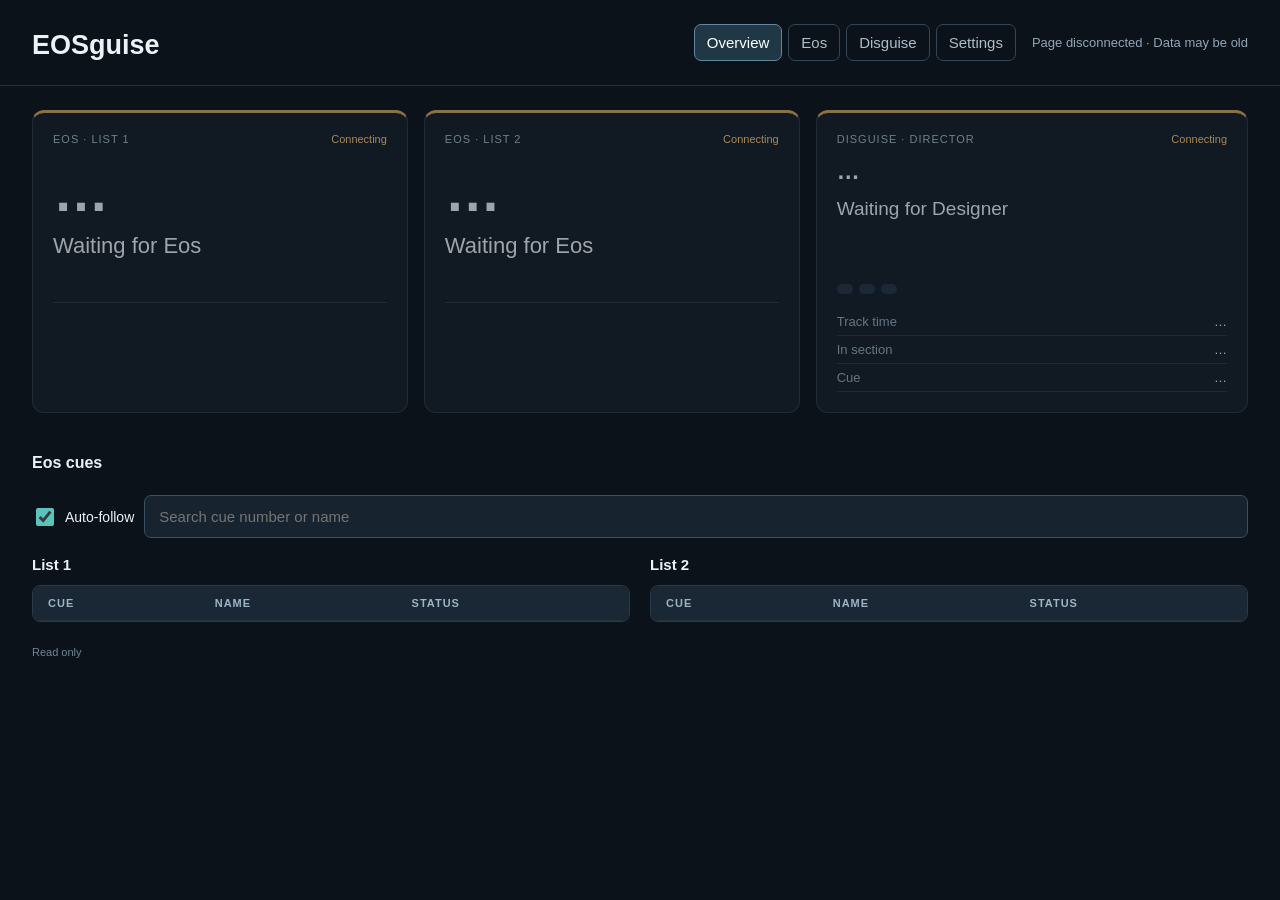
==== index.html @ 7d433501 "Show Disguise connection reason on the Overview page Co-Authored-By: Claude Opus 5.5 <noreply@anthro" ====
<!doctype html><html lang="en"><head><meta charset="utf-8"><meta name="viewport" content="width=device-width,initial-scale=1"><title>EOSguise</title><link rel="stylesheet" href="/style.css"><script src="/app.js" defer></script></head><body class="overview"><header><div><h1>EOSguise</h1></div><div class="header-actions"><nav class="page-tabs"><a href="/" aria-current="page">Overview</a><a href="/eos">Eos</a><a href="/disguise">Disguise</a><a href="/settings">Settings</a></nav><div id="connection">Connecting</div></div></header><main><section class="cards"><article class="cue-card" id="list1"><div class="card-head"><span>EOS · LIST 1</span><span class="status">Connecting</span></div><h2 class="list-name"></h2><div class="cue-number">…</div><div class="cue-name">Waiting for Eos</div><div class="next"></div></article><article class="cue-card" id="list2"><div class="card-head"><span>EOS · LIST 2</span><span class="status">Connecting</span></div><h2 class="list-name"></h2><div class="cue-number">…</div><div class="cue-name">Waiting for Eos</div><div class="next"></div></article><article id="disguise"><div class="card-head"><span>DISGUISE · DIRECTOR</span><span id="d-status">Connecting</span></div><h2 id="track">…</h2><div id="section">Waiting for Designer</div><div id="d-feedback" class="feedback" role="status"></div><div class="badges"><span id="engaged"></span><span id="mode"></span><span id="output"></span></div><dl><div><dt>Track time</dt><dd id="time">…</dd></div><div><dt>In section</dt><dd id="section-time">…</dd></div><div><dt>Cue</dt><dd id="d-cue">…</dd></div></dl></article></section><section class="search"><div class="search-head"><h2>Eos cues</h2><span id="count"></span></div><div class="filters"><label class="follow-toggle"><input type="checkbox" id="autofollow" checked>Auto-follow</label><input type="search" id="query" placeholder="Search cue number or name" aria-label="Search cue number or name"></div><div class="cue-columns"><section class="cue-column" aria-label="Cue list 1"><div class="search-head"><h3>List 1</h3><span id="search-status1"></span></div><div class="table-wrap"><table aria-label="Cue list 1"><thead><tr><th>Cue</th><th>Name</th><th>Status</th></tr></thead><tbody id="results1"></tbody></table></div></section><section class="cue-column" aria-label="Cue list 2"><div class="search-head"><h3>List 2</h3><span id="search-status2"></span></div><div class="table-wrap"><table aria-label="Cue list 2"><thead><tr><th>Cue</th><th>Name</th><th>Status</th></tr></thead><tbody id="results2"></tbody></table></div></section></div></section></main><footer>Read only</footer></body></html>
---- style.css ----
:root{color-scheme:dark;font-family:Segoe UI,Arial,sans-serif;background:#0c1219;color:#edf2f7}*{box-sizing:border-box}body{margin:0}header,main,footer{max-width:1440px;margin:auto;padding:24px 32px}header{display:flex;justify-content:space-between;align-items:center;border-bottom:1px solid #26323e}.eyebrow{font-size:11px;letter-spacing:2px;color:#8eafbf}h1{margin:6px 0 0;font-size:27px;font-weight:600}#connection{font-size:13px;color:#91a6b5}main{padding-top:24px}.cards{display:grid;grid-template-columns:1fr 1fr 1.15fr;gap:16px}article{background:#151e28;border:1px solid #2a3947;border-radius:12px;padding:20px;min-width:0;border-top:3px solid #57c5bc}.card-head{display:flex;justify-content:space-between;gap:8px;font-size:11px;letter-spacing:1px;color:#a4bcc9}.status,#d-status{letter-spacing:0;color:#77d4a8}h2{font-size:16px;margin:13px 0}.list-name{color:#adbdc9;font-weight:400}.cue-number{font-size:56px;font-weight:650;line-height:1.2;font-variant-numeric:tabular-nums;letter-spacing:-2px}.cue-name{font-size:22px;line-height:1.3;min-height:58px;margin-top:7px;overflow-wrap:anywhere}.next{border-top:1px solid #2a3947;padding-top:12px;margin-top:12px;color:#aabcca;font-size:13px}#disguise{border-top-color:#b299ef}#track{font-size:23px}#section{font-size:19px;min-height:48px;overflow-wrap:anywhere}.badges{display:flex;flex-wrap:wrap;gap:6px;margin:14px 0}.badges span{background:#273546;border-radius:5px;padding:5px 8px;font-size:12px}.badges .engaged{background:#193e30;color:#84e0ad}dl{margin:0}dl div{display:flex;justify-content:space-between;border-bottom:1px solid #293644;padding:6px 0;gap:12px;font-size:13px}dt{color:#94abba}dd{margin:0;font-variant-numeric:tabular-nums}.offline{opacity:.65;border-top-color:#d0a45e!important}.offline .status,.offline #d-status{color:#ffc67c}.search{margin-top:28px}.search-head{display:flex;justify-content:space-between;align-items:center}#count,#search-status{font-size:12px;color:#8fa8b8}.filters{display:flex;gap:10px;margin:10px 0 18px}input,select{background:#17232f;color:#eef4f9;border:1px solid #3a5063;border-radius:7px;padding:12px 14px;font:inherit;font-size:15px}input{width:100%}input:focus,select:focus{outline:2px solid #57c5bc;outline-offset:2px}.table-wrap{max-height:48vh;overflow:auto;border:1px solid #293a49;border-radius:8px}table{width:100%;border-collapse:collapse;font-size:14px}th{text-align:left;background:#1a2835;color:#9db4c4;font-size:11px;text-transform:uppercase;letter-spacing:1px;position:sticky;top:0}td,th{padding:11px 15px;border-bottom:1px solid #23333f}td:nth-child(1){width:70px;color:#92aabd}td:nth-child(2){width:110px;font-variant-numeric:tabular-nums}td:nth-child(4){width:95px;color:#7edbbc}tr.current{background:#173c39}#search-status{padding:10px 0}footer{font-size:11px;color:#6f8798;padding-top:0}@media(max-width:950px){.cards{grid-template-columns:1fr 1fr}#disguise{grid-column:1/-1}.cue-number{font-size:46px}}@media(max-width:560px){header,main,footer{padding:18px}.cards{grid-template-columns:1fr}#disguise{grid-column:auto}header{align-items:start}#connection{max-width:130px;text-align:right}.filters{flex-direction:column}.table-wrap{max-height:60vh}td,th{padding:10px}.cue-name{min-height:0}}
.cue-columns{display:grid;grid-template-columns:minmax(0,1fr) minmax(0,1fr);gap:20px}.cue-column{min-width:0}.cue-column h3{font-size:15px;margin:0 0 12px}.cue-column .search-head span{font-size:12px;color:#8fa8b8}.cue-column td:nth-child(1){width:80px;color:#edf2f7;font-variant-numeric:tabular-nums}.cue-column td:nth-child(2){width:auto}.cue-column td:nth-child(3){width:80px;color:#7edbbc}.cue-column td{overflow-wrap:anywhere}@media(max-width:560px){.cue-columns{grid-template-columns:1fr;gap:24px}}

.follow-toggle{display:flex;align-items:center;gap:8px;white-space:nowrap;font-size:14px;cursor:pointer}.follow-toggle input{width:18px;height:18px;accent-color:#57c5bc}.filters #query{min-width:0}

.header-actions{display:flex;align-items:center;gap:16px;flex-wrap:wrap}.nav-button{display:inline-block;padding:10px 14px;border:1px solid #426174;border-radius:7px;background:#203745;color:#edf2f7;text-decoration:none;font-size:14px}@media(max-width:560px){.header-actions{justify-content:flex-end;gap:8px}}
/* Phone overview: all three live panels fit before the searchable cue lists. */
@media(max-width:600px){
 .overview>header{padding:8px 12px;min-height:48px;align-items:center}
 .overview>header>div:first-child{display:none}
 .overview .header-actions{width:100%;justify-content:space-between;gap:8px;flex-wrap:nowrap}
 .overview #connection{font-size:11px;max-width:140px}
 .overview .nav-button{padding:9px 12px;font-size:13px}
 .overview main{padding:10px 12px}
 .overview .cards{grid-template-columns:repeat(2,minmax(0,1fr));gap:8px}
 .overview article{padding:10px;border-radius:8px}
 .overview .card-head{font-size:10px;letter-spacing:.3px;gap:4px}
 .overview .list-name{font-size:11px;margin:7px 0 4px}
 .overview .cue-number{font-size:34px;letter-spacing:-1px;line-height:1.15}
 .overview .cue-name{font-size:15px;line-height:1.25;min-height:38px;margin-top:4px}
 .overview .next{font-size:11px;line-height:1.3;padding-top:6px;margin-top:6px}
 .overview #disguise{grid-column:1/-1}
 .overview #track{font-size:18px;margin:7px 0 4px}
 .overview #section{font-size:15px;min-height:0;line-height:1.3}
 .overview .badges{margin:9px 0;gap:5px}
 .overview .badges span{font-size:11px;padding:4px 6px}
 .overview dl{display:grid;grid-template-columns:repeat(3,minmax(0,1fr));gap:8px}
 .overview dl div{display:block;padding:4px 0;border-bottom:0;font-size:12px}
 .overview dd{margin-top:3px;overflow-wrap:anywhere}
 .overview .search{margin-top:20px}
 .overview footer{padding:10px 12px}
}
/* Fill the phone's first screen with large live status panels. */
@media(max-width:600px){
 .overview .cards{height:calc(100svh - 68px);min-height:480px;grid-template-columns:1fr;grid-template-rows:1fr 1fr 1.2fr;gap:10px}
 .overview article{padding:12px 16px;display:grid;align-content:center}
 .overview .cue-card{grid-template-columns:auto minmax(0,1fr);column-gap:14px}
 .overview .card-head{grid-column:1/-1;font-size:12px;letter-spacing:.6px;margin-bottom:5px}
 .overview .list-name{display:none}
 .overview .cue-number{font-size:clamp(46px,8svh,72px);line-height:1.05;letter-spacing:-1px;align-self:center}
 .overview .cue-name{font-size:clamp(21px,3.1svh,28px);font-weight:600;line-height:1.15;margin:0;min-height:0;align-self:center}
 .overview .next{grid-column:1/-1;font-size:13px;margin-top:8px;padding-top:6px}
 .overview #disguise{grid-column:1;display:block;align-content:center}
 .overview #track{font-size:16px;margin:4px 0;color:#adbdc9;font-weight:400}
 .overview #section{font-size:clamp(22px,3.3svh,30px);font-weight:600;line-height:1.15}
 .overview .badges{margin:10px 0}
 .overview .badges span{font-size:13px;padding:5px 7px}
 .overview dl div{font-size:13px}
 .overview dd{font-size:17px;font-weight:600}
}
.page-tabs{display:flex;gap:6px;align-items:center}.page-tabs a{display:block;text-decoration:none;color:#adbdc9;font-size:15px;padding:9px 12px;border:1px solid #344655;border-radius:7px;white-space:nowrap}.page-tabs a[aria-current="page"]{background:#203745;color:#fff;border-color:#63879d}@media(max-width:600px){.overview header .header-actions{width:100%;flex-direction:row;align-items:center;gap:8px}.overview #connection{font-size:10px}.page-tabs a{padding:8px 10px;font-size:14px}}
.feedback{min-height:1.2em;margin-top:6px;color:#f6ad55;font-size:15px;overflow-wrap:anywhere}
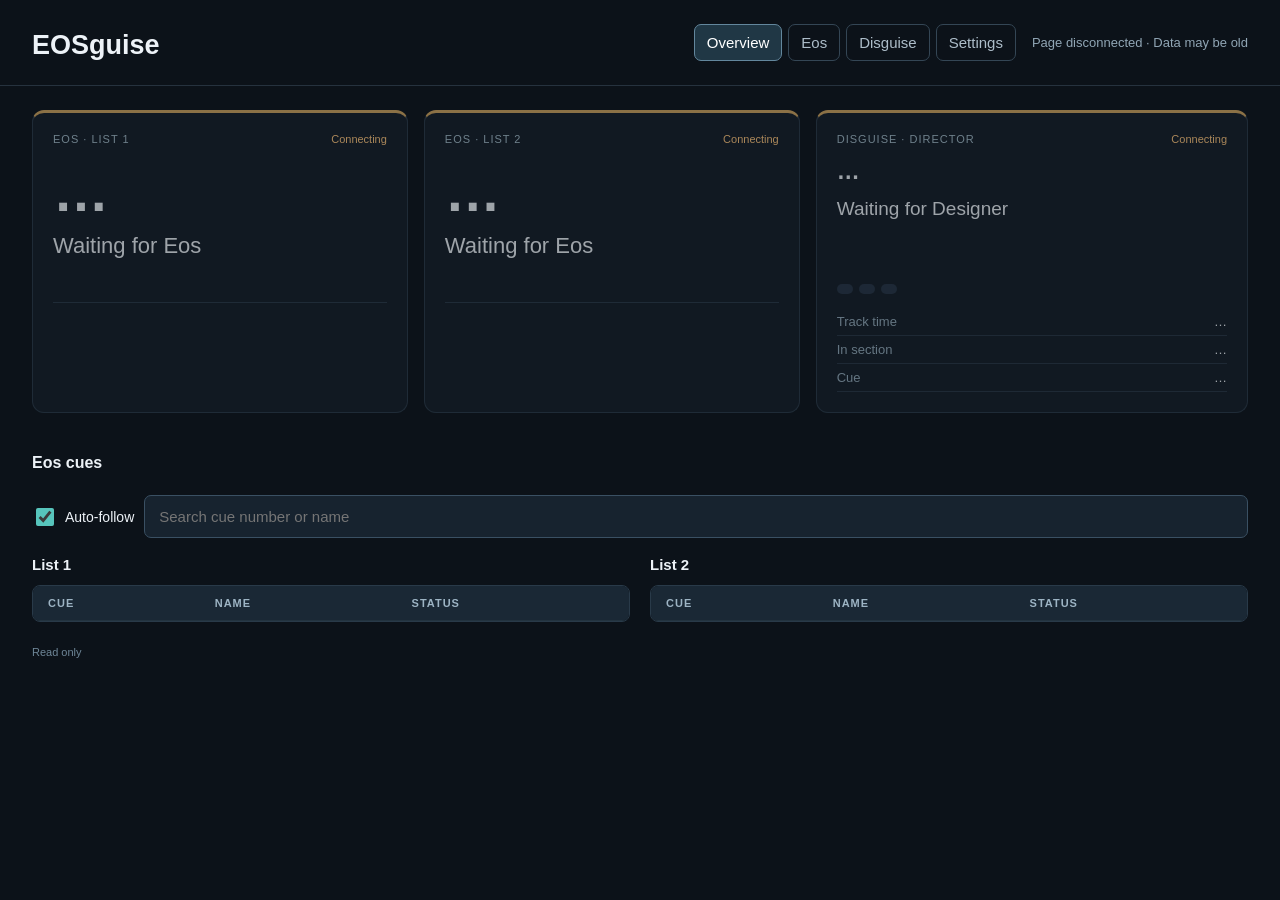
==== commit 2b4c3552: "Fix Disguise Live Update for large transport UIDs and show connection errors Designer rejected getBy" ====
--- a/index.html
+++ b/index.html
@@ -1,2 +1,2 @@
 <!doctype html><html lang="en"><head><meta charset="utf-8"><meta name="viewport" content="width=device-width,initial-scale=1"><title>EOSguise</title><link rel="stylesheet" href="/style.css"><script src="/app.js" defer></script></head><body class="overview"><header><div><h1>EOSguise</h1></div><div class="header-actions"><nav class="page-tabs"><a href="/" aria-current="page">Overview</a><a href="/eos">Eos</a><a href="/disguise">Disguise</a><a href="/settings">Settings</a></nav><div id="connection">Connecting</div></div></header><main><section class="cards"><article class="cue-card" id="list1"><div class="card-head"><span>EOS · LIST 1</span><span class="status">Connecting</span></div><h2 class="list-name"></h2><div class="cue-number">…</div><div class="cue-name">Waiting for Eos</div><div class="next"></div></article><article class="cue-card" id="list2"><div class="card-head"><span>EOS · LIST 2</span><span class="status">Connecting</span></div><h2 class="list-name"></h2><div class="cue-number">…</div><div class="cue-name">Waiting for Eos</div><div class="next"></div></article><article id="disguise"><div class="card-head"><span>DISGUISE · DIRECTOR</span><span id="d-status">Connecting</span></div><h2 id="track">…</h2><div id="section">Waiting for Designer</div><div id="d-feedback" class="feedback" role="status"></div><div class="badges"><span id="engaged"></span><span id="mode"></span><span id="output"></span></div><dl><div><dt>Track time</dt><dd id="time">…</dd></div><div><dt>In section</dt><dd id="section-time">…</dd></div><div><dt>Cue</dt><dd id="d-cue">…</dd></div></dl></article></section><section class="search"><div class="search-head"><h2>Eos cues</h2><span id="count"></span></div><div class="filters"><label class="follow-toggle"><input type="checkbox" id="autofollow" checked>Auto-follow</label><input type="search" id="query" placeholder="Search cue number or name" aria-label="Search cue number or name"></div><div class="cue-columns"><section class="cue-column" aria-label="Cue list 1"><div class="search-head"><h3>List 1</h3><span id="search-status1"></span></div><div class="table-wrap"><table aria-label="Cue list 1"><thead><tr><th>Cue</th><th>Name</th><th>Status</th></tr></thead><tbody id="results1"></tbody></table></div></section><section class="cue-column" aria-label="Cue list 2"><div class="search-head"><h3>List 2</h3><span id="search-status2"></span></div><div class="table-wrap"><table aria-label="Cue list 2"><thead><tr><th>Cue</th><th>Name</th><th>Status</th></tr></thead><tbody id="results2"></tbody></table></div></section></div></section></main><footer>Read only</footer></body></html>
-
+
--- a/style.css
+++ b/style.css
@@ -1,6 +1,7 @@
 :root{color-scheme:dark;font-family:Segoe UI,Arial,sans-serif;background:#0c1219;color:#edf2f7}*{box-sizing:border-box}body{margin:0}header,main,footer{max-width:1440px;margin:auto;padding:24px 32px}header{display:flex;justify-content:space-between;align-items:center;border-bottom:1px solid #26323e}.eyebrow{font-size:11px;letter-spacing:2px;color:#8eafbf}h1{margin:6px 0 0;font-size:27px;font-weight:600}#connection{font-size:13px;color:#91a6b5}main{padding-top:24px}.cards{display:grid;grid-template-columns:1fr 1fr 1.15fr;gap:16px}article{background:#151e28;border:1px solid #2a3947;border-radius:12px;padding:20px;min-width:0;border-top:3px solid #57c5bc}.card-head{display:flex;justify-content:space-between;gap:8px;font-size:11px;letter-spacing:1px;color:#a4bcc9}.status,#d-status{letter-spacing:0;color:#77d4a8}h2{font-size:16px;margin:13px 0}.list-name{color:#adbdc9;font-weight:400}.cue-number{font-size:56px;font-weight:650;line-height:1.2;font-variant-numeric:tabular-nums;letter-spacing:-2px}.cue-name{font-size:22px;line-height:1.3;min-height:58px;margin-top:7px;overflow-wrap:anywhere}.next{border-top:1px solid #2a3947;padding-top:12px;margin-top:12px;color:#aabcca;font-size:13px}#disguise{border-top-color:#b299ef}#track{font-size:23px}#section{font-size:19px;min-height:48px;overflow-wrap:anywhere}.badges{display:flex;flex-wrap:wrap;gap:6px;margin:14px 0}.badges span{background:#273546;border-radius:5px;padding:5px 8px;font-size:12px}.badges .engaged{background:#193e30;color:#84e0ad}dl{margin:0}dl div{display:flex;justify-content:space-between;border-bottom:1px solid #293644;padding:6px 0;gap:12px;font-size:13px}dt{color:#94abba}dd{margin:0;font-variant-numeric:tabular-nums}.offline{opacity:.65;border-top-color:#d0a45e!important}.offline .status,.offline #d-status{color:#ffc67c}.search{margin-top:28px}.search-head{display:flex;justify-content:space-between;align-items:center}#count,#search-status{font-size:12px;color:#8fa8b8}.filters{display:flex;gap:10px;margin:10px 0 18px}input,select{background:#17232f;color:#eef4f9;border:1px solid #3a5063;border-radius:7px;padding:12px 14px;font:inherit;font-size:15px}input{width:100%}input:focus,select:focus{outline:2px solid #57c5bc;outline-offset:2px}.table-wrap{max-height:48vh;overflow:auto;border:1px solid #293a49;border-radius:8px}table{width:100%;border-collapse:collapse;font-size:14px}th{text-align:left;background:#1a2835;color:#9db4c4;font-size:11px;text-transform:uppercase;letter-spacing:1px;position:sticky;top:0}td,th{padding:11px 15px;border-bottom:1px solid #23333f}td:nth-child(1){width:70px;color:#92aabd}td:nth-child(2){width:110px;font-variant-numeric:tabular-nums}td:nth-child(4){width:95px;color:#7edbbc}tr.current{background:#173c39}#search-status{padding:10px 0}footer{font-size:11px;color:#6f8798;padding-top:0}@media(max-width:950px){.cards{grid-template-columns:1fr 1fr}#disguise{grid-column:1/-1}.cue-number{font-size:46px}}@media(max-width:560px){header,main,footer{padding:18px}.cards{grid-template-columns:1fr}#disguise{grid-column:auto}header{align-items:start}#connection{max-width:130px;text-align:right}.filters{flex-direction:column}.table-wrap{max-height:60vh}td,th{padding:10px}.cue-name{min-height:0}}
 .cue-columns{display:grid;grid-template-columns:minmax(0,1fr) minmax(0,1fr);gap:20px}.cue-column{min-width:0}.cue-column h3{font-size:15px;margin:0 0 12px}.cue-column .search-head span{font-size:12px;color:#8fa8b8}.cue-column td:nth-child(1){width:80px;color:#edf2f7;font-variant-numeric:tabular-nums}.cue-column td:nth-child(2){width:auto}.cue-column td:nth-child(3){width:80px;color:#7edbbc}.cue-column td{overflow-wrap:anywhere}@media(max-width:560px){.cue-columns{grid-template-columns:1fr;gap:24px}}
 
+.table-wrap{overflow-anchor:none}
 .follow-toggle{display:flex;align-items:center;gap:8px;white-space:nowrap;font-size:14px;cursor:pointer}.follow-toggle input{width:18px;height:18px;accent-color:#57c5bc}.filters #query{min-width:0}
 
 .header-actions{display:flex;align-items:center;gap:16px;flex-wrap:wrap}.nav-button{display:inline-block;padding:10px 14px;border:1px solid #426174;border-radius:7px;background:#203745;color:#edf2f7;text-decoration:none;font-size:14px}@media(max-width:560px){.header-actions{justify-content:flex-end;gap:8px}}
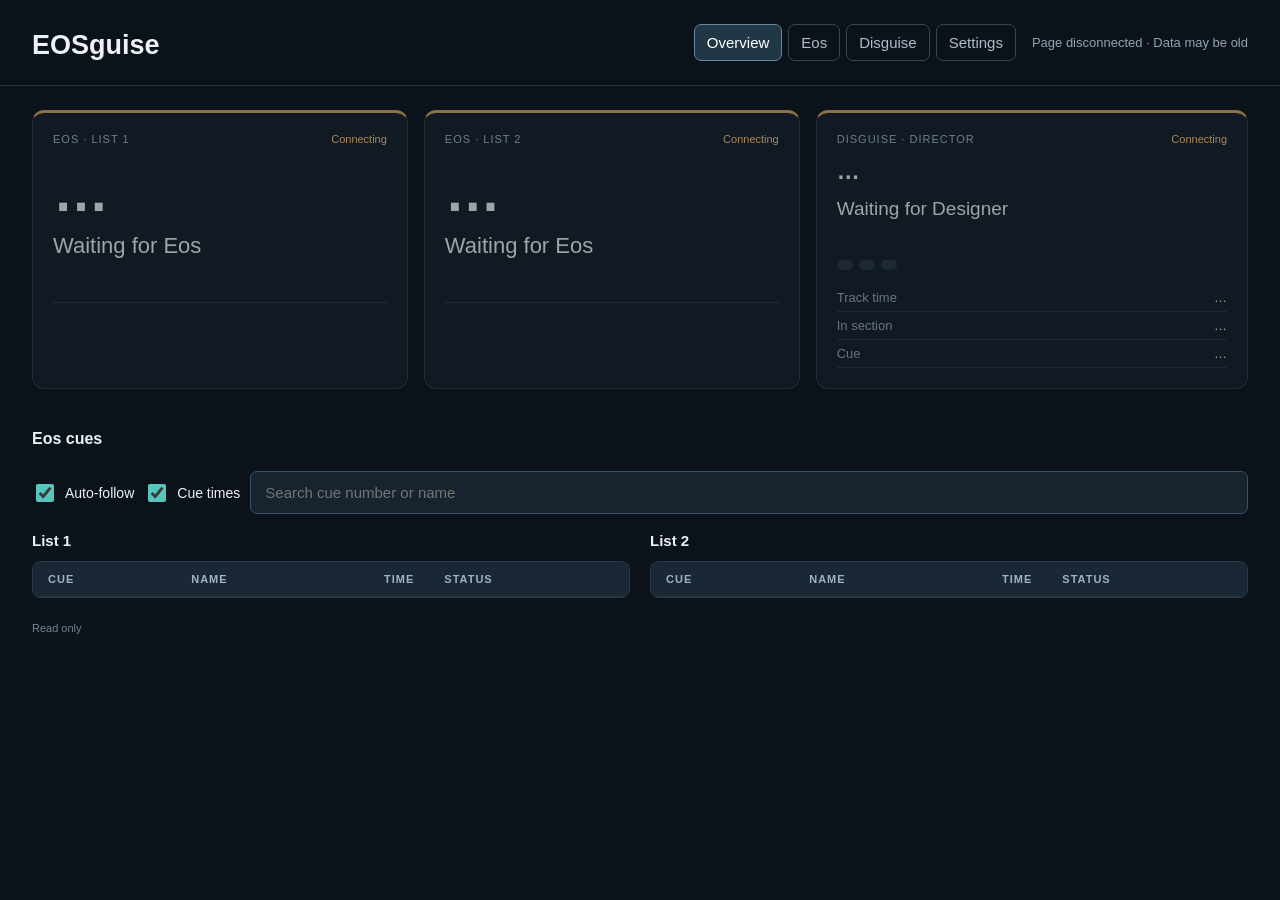
==== commit f7e669c9: "Show Eos cue times in the Overview cue lists Keep the up and down times Eos already sends in each cu" ====
--- a/index.html
+++ b/index.html
@@ -1,2 +1,2 @@
-<!doctype html><html lang="en"><head><meta charset="utf-8"><meta name="viewport" content="width=device-width,initial-scale=1"><title>EOSguise</title><link rel="stylesheet" href="/style.css"><script src="/app.js" defer></script></head><body class="overview"><header><div><h1>EOSguise</h1></div><div class="header-actions"><nav class="page-tabs"><a href="/" aria-current="page">Overview</a><a href="/eos">Eos</a><a href="/disguise">Disguise</a><a href="/settings">Settings</a></nav><div id="connection">Connecting</div></div></header><main><section class="cards"><article class="cue-card" id="list1"><div class="card-head"><span>EOS · LIST 1</span><span class="status">Connecting</span></div><h2 class="list-name"></h2><div class="cue-number">…</div><div class="cue-name">Waiting for Eos</div><div class="next"></div></article><article class="cue-card" id="list2"><div class="card-head"><span>EOS · LIST 2</span><span class="status">Connecting</span></div><h2 class="list-name"></h2><div class="cue-number">…</div><div class="cue-name">Waiting for Eos</div><div class="next"></div></article><article id="disguise"><div class="card-head"><span>DISGUISE · DIRECTOR</span><span id="d-status">Connecting</span></div><h2 id="track">…</h2><div id="section">Waiting for Designer</div><div id="d-feedback" class="feedback" role="status"></div><div class="badges"><span id="engaged"></span><span id="mode"></span><span id="output"></span></div><dl><div><dt>Track time</dt><dd id="time">…</dd></div><div><dt>In section</dt><dd id="section-time">…</dd></div><div><dt>Cue</dt><dd id="d-cue">…</dd></div></dl></article></section><section class="search"><div class="search-head"><h2>Eos cues</h2><span id="count"></span></div><div class="filters"><label class="follow-toggle"><input type="checkbox" id="autofollow" checked>Auto-follow</label><input type="search" id="query" placeholder="Search cue number or name" aria-label="Search cue number or name"></div><div class="cue-columns"><section class="cue-column" aria-label="Cue list 1"><div class="search-head"><h3>List 1</h3><span id="search-status1"></span></div><div class="table-wrap"><table aria-label="Cue list 1"><thead><tr><th>Cue</th><th>Name</th><th>Status</th></tr></thead><tbody id="results1"></tbody></table></div></section><section class="cue-column" aria-label="Cue list 2"><div class="search-head"><h3>List 2</h3><span id="search-status2"></span></div><div class="table-wrap"><table aria-label="Cue list 2"><thead><tr><th>Cue</th><th>Name</th><th>Status</th></tr></thead><tbody id="results2"></tbody></table></div></section></div></section></main><footer>Read only</footer></body></html>
+<!doctype html><html lang="en"><head><meta charset="utf-8"><meta name="viewport" content="width=device-width,initial-scale=1"><title>EOSguise</title><link rel="stylesheet" href="/style.css"><script src="/app.js" defer></script></head><body class="overview"><header><div><h1>EOSguise</h1></div><div class="header-actions"><nav class="page-tabs"><a href="/" aria-current="page">Overview</a><a href="/eos">Eos</a><a href="/disguise">Disguise</a><a href="/settings">Settings</a></nav><div id="connection">Connecting</div></div></header><main><section class="cards"><article class="cue-card" id="list1"><div class="card-head"><span>EOS · LIST 1</span><span class="status">Connecting</span></div><h2 class="list-name"></h2><div class="cue-number">…</div><div class="cue-name">Waiting for Eos</div><div class="next"></div></article><article class="cue-card" id="list2"><div class="card-head"><span>EOS · LIST 2</span><span class="status">Connecting</span></div><h2 class="list-name"></h2><div class="cue-number">…</div><div class="cue-name">Waiting for Eos</div><div class="next"></div></article><article id="disguise"><div class="card-head"><span>DISGUISE · DIRECTOR</span><span id="d-status">Connecting</span></div><h2 id="track">…</h2><div id="section">Waiting for Designer</div><div class="badges"><span id="engaged"></span><span id="mode"></span><span id="output"></span></div><dl><div><dt>Track time</dt><dd id="time">…</dd></div><div><dt>In section</dt><dd id="section-time">…</dd></div><div><dt>Cue</dt><dd id="d-cue">…</dd></div></dl></article></section><section class="search"><div class="search-head"><h2>Eos cues</h2><span id="count"></span></div><div class="filters"><label class="follow-toggle"><input type="checkbox" id="autofollow" checked>Auto-follow</label><label class="follow-toggle"><input type="checkbox" id="cuetimes" checked>Cue times</label><input type="search" id="query" placeholder="Search cue number or name" aria-label="Search cue number or name"></div><div class="cue-columns"><section class="cue-column" aria-label="Cue list 1"><div class="search-head"><h3>List 1</h3><span id="search-status1"></span></div><div class="table-wrap"><table aria-label="Cue list 1"><thead><tr><th>Cue</th><th>Name</th><th class="time-col">Time</th><th>Status</th></tr></thead><tbody id="results1"></tbody></table></div></section><section class="cue-column" aria-label="Cue list 2"><div class="search-head"><h3>List 2</h3><span id="search-status2"></span></div><div class="table-wrap"><table aria-label="Cue list 2"><thead><tr><th>Cue</th><th>Name</th><th class="time-col">Time</th><th>Status</th></tr></thead><tbody id="results2"></tbody></table></div></section></div></section></main><footer>Read only</footer></body></html>
 
--- a/style.css
+++ b/style.css
@@ -1,5 +1,5 @@
 :root{color-scheme:dark;font-family:Segoe UI,Arial,sans-serif;background:#0c1219;color:#edf2f7}*{box-sizing:border-box}body{margin:0}header,main,footer{max-width:1440px;margin:auto;padding:24px 32px}header{display:flex;justify-content:space-between;align-items:center;border-bottom:1px solid #26323e}.eyebrow{font-size:11px;letter-spacing:2px;color:#8eafbf}h1{margin:6px 0 0;font-size:27px;font-weight:600}#connection{font-size:13px;color:#91a6b5}main{padding-top:24px}.cards{display:grid;grid-template-columns:1fr 1fr 1.15fr;gap:16px}article{background:#151e28;border:1px solid #2a3947;border-radius:12px;padding:20px;min-width:0;border-top:3px solid #57c5bc}.card-head{display:flex;justify-content:space-between;gap:8px;font-size:11px;letter-spacing:1px;color:#a4bcc9}.status,#d-status{letter-spacing:0;color:#77d4a8}h2{font-size:16px;margin:13px 0}.list-name{color:#adbdc9;font-weight:400}.cue-number{font-size:56px;font-weight:650;line-height:1.2;font-variant-numeric:tabular-nums;letter-spacing:-2px}.cue-name{font-size:22px;line-height:1.3;min-height:58px;margin-top:7px;overflow-wrap:anywhere}.next{border-top:1px solid #2a3947;padding-top:12px;margin-top:12px;color:#aabcca;font-size:13px}#disguise{border-top-color:#b299ef}#track{font-size:23px}#section{font-size:19px;min-height:48px;overflow-wrap:anywhere}.badges{display:flex;flex-wrap:wrap;gap:6px;margin:14px 0}.badges span{background:#273546;border-radius:5px;padding:5px 8px;font-size:12px}.badges .engaged{background:#193e30;color:#84e0ad}dl{margin:0}dl div{display:flex;justify-content:space-between;border-bottom:1px solid #293644;padding:6px 0;gap:12px;font-size:13px}dt{color:#94abba}dd{margin:0;font-variant-numeric:tabular-nums}.offline{opacity:.65;border-top-color:#d0a45e!important}.offline .status,.offline #d-status{color:#ffc67c}.search{margin-top:28px}.search-head{display:flex;justify-content:space-between;align-items:center}#count,#search-status{font-size:12px;color:#8fa8b8}.filters{display:flex;gap:10px;margin:10px 0 18px}input,select{background:#17232f;color:#eef4f9;border:1px solid #3a5063;border-radius:7px;padding:12px 14px;font:inherit;font-size:15px}input{width:100%}input:focus,select:focus{outline:2px solid #57c5bc;outline-offset:2px}.table-wrap{max-height:48vh;overflow:auto;border:1px solid #293a49;border-radius:8px}table{width:100%;border-collapse:collapse;font-size:14px}th{text-align:left;background:#1a2835;color:#9db4c4;font-size:11px;text-transform:uppercase;letter-spacing:1px;position:sticky;top:0}td,th{padding:11px 15px;border-bottom:1px solid #23333f}td:nth-child(1){width:70px;color:#92aabd}td:nth-child(2){width:110px;font-variant-numeric:tabular-nums}td:nth-child(4){width:95px;color:#7edbbc}tr.current{background:#173c39}#search-status{padding:10px 0}footer{font-size:11px;color:#6f8798;padding-top:0}@media(max-width:950px){.cards{grid-template-columns:1fr 1fr}#disguise{grid-column:1/-1}.cue-number{font-size:46px}}@media(max-width:560px){header,main,footer{padding:18px}.cards{grid-template-columns:1fr}#disguise{grid-column:auto}header{align-items:start}#connection{max-width:130px;text-align:right}.filters{flex-direction:column}.table-wrap{max-height:60vh}td,th{padding:10px}.cue-name{min-height:0}}
-.cue-columns{display:grid;grid-template-columns:minmax(0,1fr) minmax(0,1fr);gap:20px}.cue-column{min-width:0}.cue-column h3{font-size:15px;margin:0 0 12px}.cue-column .search-head span{font-size:12px;color:#8fa8b8}.cue-column td:nth-child(1){width:80px;color:#edf2f7;font-variant-numeric:tabular-nums}.cue-column td:nth-child(2){width:auto}.cue-column td:nth-child(3){width:80px;color:#7edbbc}.cue-column td{overflow-wrap:anywhere}@media(max-width:560px){.cue-columns{grid-template-columns:1fr;gap:24px}}
+.cue-columns{display:grid;grid-template-columns:minmax(0,1fr) minmax(0,1fr);gap:20px}.cue-column{min-width:0}.cue-column h3{font-size:15px;margin:0 0 12px}.cue-column .search-head span{font-size:12px;color:#8fa8b8}.cue-column td:nth-child(1){width:80px;color:#edf2f7;font-variant-numeric:tabular-nums}.cue-column td:nth-child(2){width:auto}.cue-column td:last-child{width:80px;color:#7edbbc}.cue-column td{overflow-wrap:anywhere}@media(max-width:560px){.cue-columns{grid-template-columns:1fr;gap:24px}}
 
 .table-wrap{overflow-anchor:none}
 .follow-toggle{display:flex;align-items:center;gap:8px;white-space:nowrap;font-size:14px;cursor:pointer}.follow-toggle input{width:18px;height:18px;accent-color:#57c5bc}.filters #query{min-width:0}
@@ -50,4 +50,4 @@
  .overview dd{font-size:17px;font-weight:600}
 }
 .page-tabs{display:flex;gap:6px;align-items:center}.page-tabs a{display:block;text-decoration:none;color:#adbdc9;font-size:15px;padding:9px 12px;border:1px solid #344655;border-radius:7px;white-space:nowrap}.page-tabs a[aria-current="page"]{background:#203745;color:#fff;border-color:#63879d}@media(max-width:600px){.overview header .header-actions{width:100%;flex-direction:row;align-items:center;gap:8px}.overview #connection{font-size:10px}.page-tabs a{padding:8px 10px;font-size:14px}}
-.feedback{min-height:1.2em;margin-top:6px;color:#f6ad55;font-size:15px;overflow-wrap:anywhere}+.cue-column .time-col{width:84px;white-space:nowrap;text-align:right;color:#9db4c4;font-variant-numeric:tabular-nums}.hide-times .time-col{display:none}
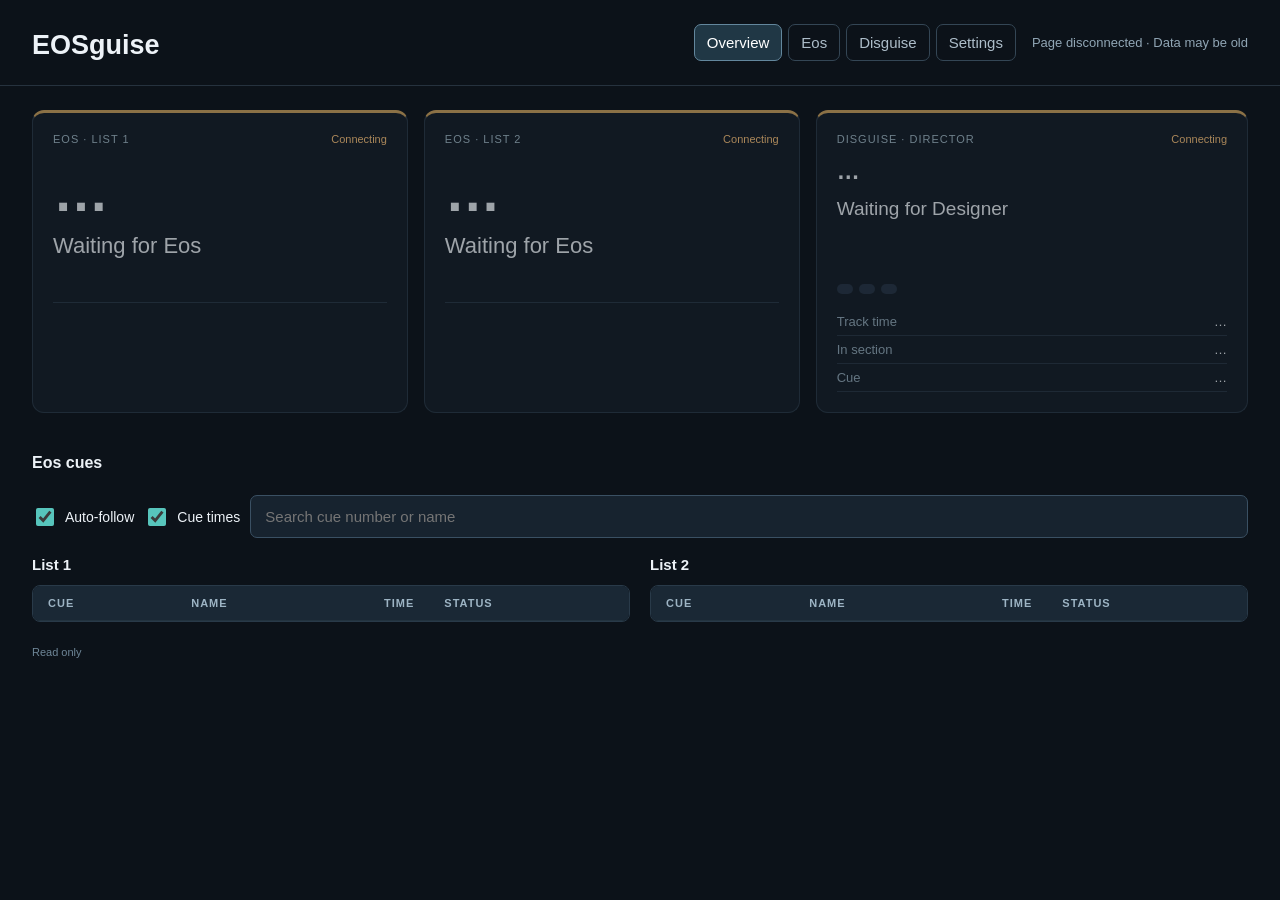
==== commit 5bb2e350: "Merge branch 'fix/disguise-hex-uid' into show-machine # Conflicts: #	index.html #	style.css" ====
--- a/index.html
+++ b/index.html
@@ -1,2 +1,2 @@
-<!doctype html><html lang="en"><head><meta charset="utf-8"><meta name="viewport" content="width=device-width,initial-scale=1"><title>EOSguise</title><link rel="stylesheet" href="/style.css"><script src="/app.js" defer></script></head><body class="overview"><header><div><h1>EOSguise</h1></div><div class="header-actions"><nav class="page-tabs"><a href="/" aria-current="page">Overview</a><a href="/eos">Eos</a><a href="/disguise">Disguise</a><a href="/settings">Settings</a></nav><div id="connection">Connecting</div></div></header><main><section class="cards"><article class="cue-card" id="list1"><div class="card-head"><span>EOS · LIST 1</span><span class="status">Connecting</span></div><h2 class="list-name"></h2><div class="cue-number">…</div><div class="cue-name">Waiting for Eos</div><div class="next"></div></article><article class="cue-card" id="list2"><div class="card-head"><span>EOS · LIST 2</span><span class="status">Connecting</span></div><h2 class="list-name"></h2><div class="cue-number">…</div><div class="cue-name">Waiting for Eos</div><div class="next"></div></article><article id="disguise"><div class="card-head"><span>DISGUISE · DIRECTOR</span><span id="d-status">Connecting</span></div><h2 id="track">…</h2><div id="section">Waiting for Designer</div><div class="badges"><span id="engaged"></span><span id="mode"></span><span id="output"></span></div><dl><div><dt>Track time</dt><dd id="time">…</dd></div><div><dt>In section</dt><dd id="section-time">…</dd></div><div><dt>Cue</dt><dd id="d-cue">…</dd></div></dl></article></section><section class="search"><div class="search-head"><h2>Eos cues</h2><span id="count"></span></div><div class="filters"><label class="follow-toggle"><input type="checkbox" id="autofollow" checked>Auto-follow</label><label class="follow-toggle"><input type="checkbox" id="cuetimes" checked>Cue times</label><input type="search" id="query" placeholder="Search cue number or name" aria-label="Search cue number or name"></div><div class="cue-columns"><section class="cue-column" aria-label="Cue list 1"><div class="search-head"><h3>List 1</h3><span id="search-status1"></span></div><div class="table-wrap"><table aria-label="Cue list 1"><thead><tr><th>Cue</th><th>Name</th><th class="time-col">Time</th><th>Status</th></tr></thead><tbody id="results1"></tbody></table></div></section><section class="cue-column" aria-label="Cue list 2"><div class="search-head"><h3>List 2</h3><span id="search-status2"></span></div><div class="table-wrap"><table aria-label="Cue list 2"><thead><tr><th>Cue</th><th>Name</th><th class="time-col">Time</th><th>Status</th></tr></thead><tbody id="results2"></tbody></table></div></section></div></section></main><footer>Read only</footer></body></html>
+<!doctype html><html lang="en"><head><meta charset="utf-8"><meta name="viewport" content="width=device-width,initial-scale=1"><title>EOSguise</title><link rel="stylesheet" href="/style.css"><script src="/app.js" defer></script></head><body class="overview"><header><div><h1>EOSguise</h1></div><div class="header-actions"><nav class="page-tabs"><a href="/" aria-current="page">Overview</a><a href="/eos">Eos</a><a href="/disguise">Disguise</a><a href="/settings">Settings</a></nav><div id="connection">Connecting</div></div></header><main><section class="cards"><article class="cue-card" id="list1"><div class="card-head"><span>EOS · LIST 1</span><span class="status">Connecting</span></div><h2 class="list-name"></h2><div class="cue-number">…</div><div class="cue-name">Waiting for Eos</div><div class="next"></div></article><article class="cue-card" id="list2"><div class="card-head"><span>EOS · LIST 2</span><span class="status">Connecting</span></div><h2 class="list-name"></h2><div class="cue-number">…</div><div class="cue-name">Waiting for Eos</div><div class="next"></div></article><article id="disguise"><div class="card-head"><span>DISGUISE · DIRECTOR</span><span id="d-status">Connecting</span></div><h2 id="track">…</h2><div id="section">Waiting for Designer</div><div id="d-feedback" class="feedback" role="status"></div><div class="badges"><span id="engaged"></span><span id="mode"></span><span id="output"></span></div><dl><div><dt>Track time</dt><dd id="time">…</dd></div><div><dt>In section</dt><dd id="section-time">…</dd></div><div><dt>Cue</dt><dd id="d-cue">…</dd></div></dl></article></section><section class="search"><div class="search-head"><h2>Eos cues</h2><span id="count"></span></div><div class="filters"><label class="follow-toggle"><input type="checkbox" id="autofollow" checked>Auto-follow</label><label class="follow-toggle"><input type="checkbox" id="cuetimes" checked>Cue times</label><input type="search" id="query" placeholder="Search cue number or name" aria-label="Search cue number or name"></div><div class="cue-columns"><section class="cue-column" aria-label="Cue list 1"><div class="search-head"><h3>List 1</h3><span id="search-status1"></span></div><div class="table-wrap"><table aria-label="Cue list 1"><thead><tr><th>Cue</th><th>Name</th><th class="time-col">Time</th><th>Status</th></tr></thead><tbody id="results1"></tbody></table></div></section><section class="cue-column" aria-label="Cue list 2"><div class="search-head"><h3>List 2</h3><span id="search-status2"></span></div><div class="table-wrap"><table aria-label="Cue list 2"><thead><tr><th>Cue</th><th>Name</th><th class="time-col">Time</th><th>Status</th></tr></thead><tbody id="results2"></tbody></table></div></section></div></section></main><footer>Read only</footer></body></html>
 
--- a/style.css
+++ b/style.css
@@ -51,3 +51,4 @@
 }
 .page-tabs{display:flex;gap:6px;align-items:center}.page-tabs a{display:block;text-decoration:none;color:#adbdc9;font-size:15px;padding:9px 12px;border:1px solid #344655;border-radius:7px;white-space:nowrap}.page-tabs a[aria-current="page"]{background:#203745;color:#fff;border-color:#63879d}@media(max-width:600px){.overview header .header-actions{width:100%;flex-direction:row;align-items:center;gap:8px}.overview #connection{font-size:10px}.page-tabs a{padding:8px 10px;font-size:14px}}
 .cue-column .time-col{width:84px;white-space:nowrap;text-align:right;color:#9db4c4;font-variant-numeric:tabular-nums}.hide-times .time-col{display:none}
+.feedback{min-height:1.2em;margin-top:6px;color:#f6ad55;font-size:15px;overflow-wrap:anywhere}
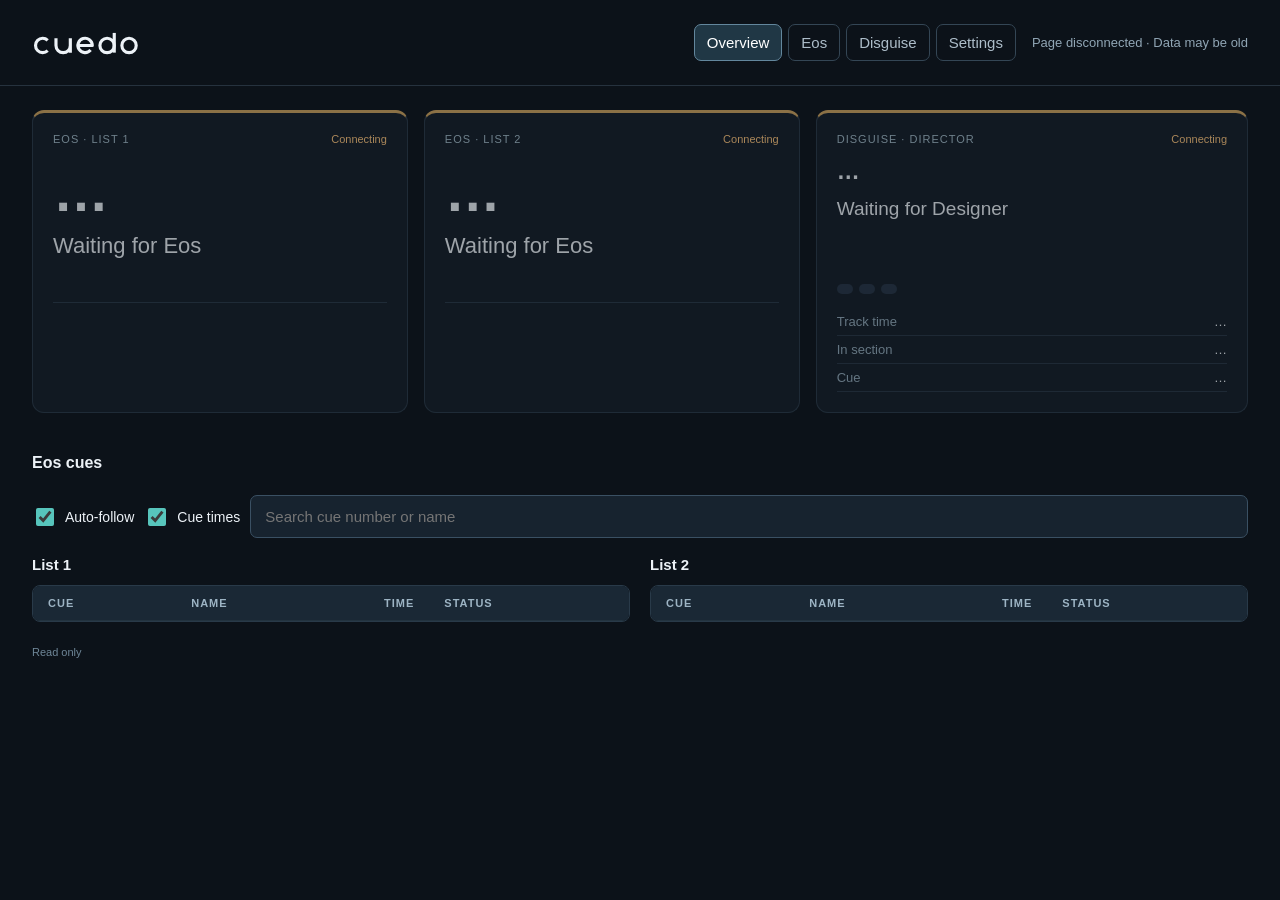
==== commit 30c98dfa: "Rename EOSguise to cuedo and tighten public size limits Rename: - cuedo name, inline wordmark and fa" ====
--- a/index.html
+++ b/index.html
@@ -1,2 +1,2 @@
-<!doctype html><html lang="en"><head><meta charset="utf-8"><meta name="viewport" content="width=device-width,initial-scale=1"><title>EOSguise</title><link rel="stylesheet" href="/style.css"><script src="/app.js" defer></script></head><body class="overview"><header><div><h1>EOSguise</h1></div><div class="header-actions"><nav class="page-tabs"><a href="/" aria-current="page">Overview</a><a href="/eos">Eos</a><a href="/disguise">Disguise</a><a href="/settings">Settings</a></nav><div id="connection">Connecting</div></div></header><main><section class="cards"><article class="cue-card" id="list1"><div class="card-head"><span>EOS · LIST 1</span><span class="status">Connecting</span></div><h2 class="list-name"></h2><div class="cue-number">…</div><div class="cue-name">Waiting for Eos</div><div class="next"></div></article><article class="cue-card" id="list2"><div class="card-head"><span>EOS · LIST 2</span><span class="status">Connecting</span></div><h2 class="list-name"></h2><div class="cue-number">…</div><div class="cue-name">Waiting for Eos</div><div class="next"></div></article><article id="disguise"><div class="card-head"><span>DISGUISE · DIRECTOR</span><span id="d-status">Connecting</span></div><h2 id="track">…</h2><div id="section">Waiting for Designer</div><div id="d-feedback" class="feedback" role="status"></div><div class="badges"><span id="engaged"></span><span id="mode"></span><span id="output"></span></div><dl><div><dt>Track time</dt><dd id="time">…</dd></div><div><dt>In section</dt><dd id="section-time">…</dd></div><div><dt>Cue</dt><dd id="d-cue">…</dd></div></dl></article></section><section class="search"><div class="search-head"><h2>Eos cues</h2><span id="count"></span></div><div class="filters"><label class="follow-toggle"><input type="checkbox" id="autofollow" checked>Auto-follow</label><label class="follow-toggle"><input type="checkbox" id="cuetimes" checked>Cue times</label><input type="search" id="query" placeholder="Search cue number or name" aria-label="Search cue number or name"></div><div class="cue-columns"><section class="cue-column" aria-label="Cue list 1"><div class="search-head"><h3>List 1</h3><span id="search-status1"></span></div><div class="table-wrap"><table aria-label="Cue list 1"><thead><tr><th>Cue</th><th>Name</th><th class="time-col">Time</th><th>Status</th></tr></thead><tbody id="results1"></tbody></table></div></section><section class="cue-column" aria-label="Cue list 2"><div class="search-head"><h3>List 2</h3><span id="search-status2"></span></div><div class="table-wrap"><table aria-label="Cue list 2"><thead><tr><th>Cue</th><th>Name</th><th class="time-col">Time</th><th>Status</th></tr></thead><tbody id="results2"></tbody></table></div></section></div></section></main><footer>Read only</footer></body></html>
+<!doctype html><html lang="en"><head><meta charset="utf-8"><meta name="viewport" content="width=device-width,initial-scale=1"><title>cuedo</title><link rel="icon" href="/favicon.svg" type="image/svg+xml"><link rel="stylesheet" href="/style.css"><script src="/app.js" defer></script></head><body class="overview"><header><div><h1 class="brand"><svg xmlns="http://www.w3.org/2000/svg" viewBox="77 80 480 116" class="wordmark" aria-hidden="true" focusable="false"><g fill="none" stroke="currentColor" stroke-width="14" stroke-linecap="butt" stroke-linejoin="round"><path d="M147 126 A32 32 0 1 0 147 172"/><path d="M184 117 V149 A32 32 0 0 0 248 149 V117 M248 149 V181"/><path d="M282 149 H346 A32 32 0 1 0 338.5 169.6"/><circle cx="412" cy="149" r="32"/><path d="M444 93 V181"/><circle cx="510" cy="149" r="32"/></g></svg><span class="visually-hidden">cuedo</span></h1></div><div class="header-actions"><nav class="page-tabs"><a href="/" aria-current="page">Overview</a><a href="/eos">Eos</a><a href="/disguise">Disguise</a><a href="/settings">Settings</a></nav><div id="connection">Connecting</div></div></header><main><section class="cards"><article class="cue-card" id="list1"><div class="card-head"><span>EOS · LIST 1</span><span class="status">Connecting</span></div><h2 class="list-name"></h2><div class="cue-number">…</div><div class="cue-name">Waiting for Eos</div><div class="next"></div></article><article class="cue-card" id="list2"><div class="card-head"><span>EOS · LIST 2</span><span class="status">Connecting</span></div><h2 class="list-name"></h2><div class="cue-number">…</div><div class="cue-name">Waiting for Eos</div><div class="next"></div></article><article id="disguise"><div class="card-head"><span>DISGUISE · DIRECTOR</span><span id="d-status">Connecting</span></div><h2 id="track">…</h2><div id="section">Waiting for Designer</div><div id="d-feedback" class="feedback" role="status"></div><div class="badges"><span id="engaged"></span><span id="mode"></span><span id="output"></span></div><dl><div><dt>Track time</dt><dd id="time">…</dd></div><div><dt>In section</dt><dd id="section-time">…</dd></div><div><dt>Cue</dt><dd id="d-cue">…</dd></div></dl></article></section><section class="search"><div class="search-head"><h2>Eos cues</h2><span id="count"></span></div><div class="filters"><label class="follow-toggle"><input type="checkbox" id="autofollow" checked>Auto-follow</label><label class="follow-toggle"><input type="checkbox" id="cuetimes" checked>Cue times</label><input type="search" id="query" placeholder="Search cue number or name" aria-label="Search cue number or name"></div><div class="cue-columns"><section class="cue-column" aria-label="Cue list 1"><div class="search-head"><h3>List 1</h3><span id="search-status1"></span></div><div class="table-wrap"><table aria-label="Cue list 1"><thead><tr><th>Cue</th><th>Name</th><th class="time-col">Time</th><th>Status</th></tr></thead><tbody id="results1"></tbody></table></div></section><section class="cue-column" aria-label="Cue list 2"><div class="search-head"><h3>List 2</h3><span id="search-status2"></span></div><div class="table-wrap"><table aria-label="Cue list 2"><thead><tr><th>Cue</th><th>Name</th><th class="time-col">Time</th><th>Status</th></tr></thead><tbody id="results2"></tbody></table></div></section></div></section></main><footer>Read only</footer></body></html>
 
--- a/style.css
+++ b/style.css
@@ -52,3 +52,4 @@
 .page-tabs{display:flex;gap:6px;align-items:center}.page-tabs a{display:block;text-decoration:none;color:#adbdc9;font-size:15px;padding:9px 12px;border:1px solid #344655;border-radius:7px;white-space:nowrap}.page-tabs a[aria-current="page"]{background:#203745;color:#fff;border-color:#63879d}@media(max-width:600px){.overview header .header-actions{width:100%;flex-direction:row;align-items:center;gap:8px}.overview #connection{font-size:10px}.page-tabs a{padding:8px 10px;font-size:14px}}
 .cue-column .time-col{width:84px;white-space:nowrap;text-align:right;color:#9db4c4;font-variant-numeric:tabular-nums}.hide-times .time-col{display:none}
 .feedback{min-height:1.2em;margin-top:6px;color:#f6ad55;font-size:15px;overflow-wrap:anywhere}
+.brand{margin:0;line-height:0}.brand .wordmark{display:block;height:26px;width:auto;color:#edf2f7}.visually-hidden{position:absolute;width:1px;height:1px;overflow:hidden;clip:rect(0 0 0 0);white-space:nowrap}
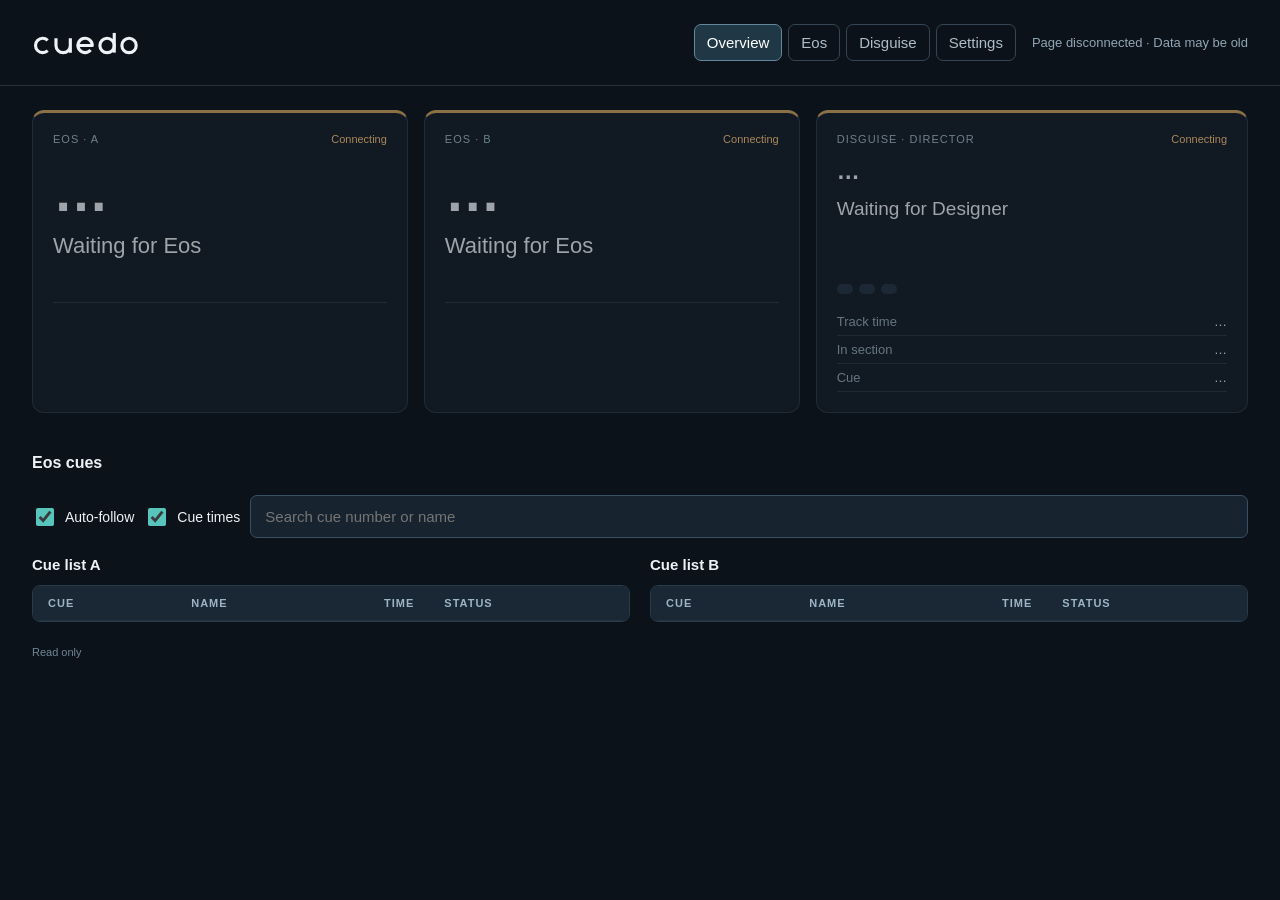
==== commit ffd1f758: "A/B cue lists, positive Engaged/Faded up feedback, and an in-app updater - Cue lists are labelled A " ====
--- a/index.html
+++ b/index.html
@@ -1,2 +1,2 @@
-<!doctype html><html lang="en"><head><meta charset="utf-8"><meta name="viewport" content="width=device-width,initial-scale=1"><title>cuedo</title><link rel="icon" href="/favicon.svg" type="image/svg+xml"><link rel="stylesheet" href="/style.css"><script src="/app.js" defer></script></head><body class="overview"><header><div><h1 class="brand"><svg xmlns="http://www.w3.org/2000/svg" viewBox="77 80 480 116" class="wordmark" aria-hidden="true" focusable="false"><g fill="none" stroke="currentColor" stroke-width="14" stroke-linecap="butt" stroke-linejoin="round"><path d="M147 126 A32 32 0 1 0 147 172"/><path d="M184 117 V149 A32 32 0 0 0 248 149 V117 M248 149 V181"/><path d="M282 149 H346 A32 32 0 1 0 338.5 169.6"/><circle cx="412" cy="149" r="32"/><path d="M444 93 V181"/><circle cx="510" cy="149" r="32"/></g></svg><span class="visually-hidden">cuedo</span></h1></div><div class="header-actions"><nav class="page-tabs"><a href="/" aria-current="page">Overview</a><a href="/eos">Eos</a><a href="/disguise">Disguise</a><a href="/settings">Settings</a></nav><div id="connection">Connecting</div></div></header><main><section class="cards"><article class="cue-card" id="list1"><div class="card-head"><span>EOS · LIST 1</span><span class="status">Connecting</span></div><h2 class="list-name"></h2><div class="cue-number">…</div><div class="cue-name">Waiting for Eos</div><div class="next"></div></article><article class="cue-card" id="list2"><div class="card-head"><span>EOS · LIST 2</span><span class="status">Connecting</span></div><h2 class="list-name"></h2><div class="cue-number">…</div><div class="cue-name">Waiting for Eos</div><div class="next"></div></article><article id="disguise"><div class="card-head"><span>DISGUISE · DIRECTOR</span><span id="d-status">Connecting</span></div><h2 id="track">…</h2><div id="section">Waiting for Designer</div><div id="d-feedback" class="feedback" role="status"></div><div class="badges"><span id="engaged"></span><span id="mode"></span><span id="output"></span></div><dl><div><dt>Track time</dt><dd id="time">…</dd></div><div><dt>In section</dt><dd id="section-time">…</dd></div><div><dt>Cue</dt><dd id="d-cue">…</dd></div></dl></article></section><section class="search"><div class="search-head"><h2>Eos cues</h2><span id="count"></span></div><div class="filters"><label class="follow-toggle"><input type="checkbox" id="autofollow" checked>Auto-follow</label><label class="follow-toggle"><input type="checkbox" id="cuetimes" checked>Cue times</label><input type="search" id="query" placeholder="Search cue number or name" aria-label="Search cue number or name"></div><div class="cue-columns"><section class="cue-column" aria-label="Cue list 1"><div class="search-head"><h3>List 1</h3><span id="search-status1"></span></div><div class="table-wrap"><table aria-label="Cue list 1"><thead><tr><th>Cue</th><th>Name</th><th class="time-col">Time</th><th>Status</th></tr></thead><tbody id="results1"></tbody></table></div></section><section class="cue-column" aria-label="Cue list 2"><div class="search-head"><h3>List 2</h3><span id="search-status2"></span></div><div class="table-wrap"><table aria-label="Cue list 2"><thead><tr><th>Cue</th><th>Name</th><th class="time-col">Time</th><th>Status</th></tr></thead><tbody id="results2"></tbody></table></div></section></div></section></main><footer>Read only</footer></body></html>
+<!doctype html><html lang="en"><head><meta charset="utf-8"><meta name="viewport" content="width=device-width,initial-scale=1"><title>cuedo</title><link rel="icon" href="/favicon.svg" type="image/svg+xml"><link rel="stylesheet" href="/style.css"><script src="/app.js" defer></script></head><body class="overview"><header><div><h1 class="brand"><svg xmlns="http://www.w3.org/2000/svg" viewBox="77 80 480 116" class="wordmark" aria-hidden="true" focusable="false"><g fill="none" stroke="currentColor" stroke-width="14" stroke-linecap="butt" stroke-linejoin="round"><path d="M147 126 A32 32 0 1 0 147 172"/><path d="M184 117 V149 A32 32 0 0 0 248 149 V117 M248 149 V181"/><path d="M282 149 H346 A32 32 0 1 0 338.5 169.6"/><circle cx="412" cy="149" r="32"/><path d="M444 93 V181"/><circle cx="510" cy="149" r="32"/></g></svg><span class="visually-hidden">cuedo</span></h1></div><div class="header-actions"><nav class="page-tabs"><a href="/" aria-current="page">Overview</a><a href="/eos">Eos</a><a href="/disguise">Disguise</a><a href="/settings">Settings</a></nav><div id="connection">Connecting</div></div></header><main><section class="cards"><article class="cue-card" id="list1"><div class="card-head"><span>EOS · A</span><span class="status">Connecting</span></div><h2 class="list-name"></h2><div class="cue-number">…</div><div class="cue-name">Waiting for Eos</div><div class="next"></div></article><article class="cue-card" id="list2"><div class="card-head"><span>EOS · B</span><span class="status">Connecting</span></div><h2 class="list-name"></h2><div class="cue-number">…</div><div class="cue-name">Waiting for Eos</div><div class="next"></div></article><article id="disguise"><div class="card-head"><span>DISGUISE · DIRECTOR</span><span id="d-status">Connecting</span></div><h2 id="track">…</h2><div id="section">Waiting for Designer</div><div id="d-feedback" class="feedback" role="status"></div><div class="badges"><span id="engaged"></span><span id="mode"></span><span id="output"></span></div><dl><div><dt>Track time</dt><dd id="time">…</dd></div><div><dt>In section</dt><dd id="section-time">…</dd></div><div><dt>Cue</dt><dd id="d-cue">…</dd></div></dl></article></section><section class="search"><div class="search-head"><h2>Eos cues</h2><span id="count"></span></div><div class="filters"><label class="follow-toggle"><input type="checkbox" id="autofollow" checked>Auto-follow</label><label class="follow-toggle"><input type="checkbox" id="cuetimes" checked>Cue times</label><input type="search" id="query" placeholder="Search cue number or name" aria-label="Search cue number or name"></div><div class="cue-columns"><section class="cue-column" aria-label="Cue list A"><div class="search-head"><h3>Cue list A</h3><span id="search-status1"></span></div><div class="table-wrap"><table aria-label="Cue list A"><thead><tr><th>Cue</th><th>Name</th><th class="time-col">Time</th><th>Status</th></tr></thead><tbody id="results1"></tbody></table></div></section><section class="cue-column" aria-label="Cue list B"><div class="search-head"><h3>Cue list B</h3><span id="search-status2"></span></div><div class="table-wrap"><table aria-label="Cue list B"><thead><tr><th>Cue</th><th>Name</th><th class="time-col">Time</th><th>Status</th></tr></thead><tbody id="results2"></tbody></table></div></section></div></section></main><footer>Read only</footer></body></html>
 
--- a/style.css
+++ b/style.css
@@ -1,4 +1,4 @@
-:root{color-scheme:dark;font-family:Segoe UI,Arial,sans-serif;background:#0c1219;color:#edf2f7}*{box-sizing:border-box}body{margin:0}header,main,footer{max-width:1440px;margin:auto;padding:24px 32px}header{display:flex;justify-content:space-between;align-items:center;border-bottom:1px solid #26323e}.eyebrow{font-size:11px;letter-spacing:2px;color:#8eafbf}h1{margin:6px 0 0;font-size:27px;font-weight:600}#connection{font-size:13px;color:#91a6b5}main{padding-top:24px}.cards{display:grid;grid-template-columns:1fr 1fr 1.15fr;gap:16px}article{background:#151e28;border:1px solid #2a3947;border-radius:12px;padding:20px;min-width:0;border-top:3px solid #57c5bc}.card-head{display:flex;justify-content:space-between;gap:8px;font-size:11px;letter-spacing:1px;color:#a4bcc9}.status,#d-status{letter-spacing:0;color:#77d4a8}h2{font-size:16px;margin:13px 0}.list-name{color:#adbdc9;font-weight:400}.cue-number{font-size:56px;font-weight:650;line-height:1.2;font-variant-numeric:tabular-nums;letter-spacing:-2px}.cue-name{font-size:22px;line-height:1.3;min-height:58px;margin-top:7px;overflow-wrap:anywhere}.next{border-top:1px solid #2a3947;padding-top:12px;margin-top:12px;color:#aabcca;font-size:13px}#disguise{border-top-color:#b299ef}#track{font-size:23px}#section{font-size:19px;min-height:48px;overflow-wrap:anywhere}.badges{display:flex;flex-wrap:wrap;gap:6px;margin:14px 0}.badges span{background:#273546;border-radius:5px;padding:5px 8px;font-size:12px}.badges .engaged{background:#193e30;color:#84e0ad}dl{margin:0}dl div{display:flex;justify-content:space-between;border-bottom:1px solid #293644;padding:6px 0;gap:12px;font-size:13px}dt{color:#94abba}dd{margin:0;font-variant-numeric:tabular-nums}.offline{opacity:.65;border-top-color:#d0a45e!important}.offline .status,.offline #d-status{color:#ffc67c}.search{margin-top:28px}.search-head{display:flex;justify-content:space-between;align-items:center}#count,#search-status{font-size:12px;color:#8fa8b8}.filters{display:flex;gap:10px;margin:10px 0 18px}input,select{background:#17232f;color:#eef4f9;border:1px solid #3a5063;border-radius:7px;padding:12px 14px;font:inherit;font-size:15px}input{width:100%}input:focus,select:focus{outline:2px solid #57c5bc;outline-offset:2px}.table-wrap{max-height:48vh;overflow:auto;border:1px solid #293a49;border-radius:8px}table{width:100%;border-collapse:collapse;font-size:14px}th{text-align:left;background:#1a2835;color:#9db4c4;font-size:11px;text-transform:uppercase;letter-spacing:1px;position:sticky;top:0}td,th{padding:11px 15px;border-bottom:1px solid #23333f}td:nth-child(1){width:70px;color:#92aabd}td:nth-child(2){width:110px;font-variant-numeric:tabular-nums}td:nth-child(4){width:95px;color:#7edbbc}tr.current{background:#173c39}#search-status{padding:10px 0}footer{font-size:11px;color:#6f8798;padding-top:0}@media(max-width:950px){.cards{grid-template-columns:1fr 1fr}#disguise{grid-column:1/-1}.cue-number{font-size:46px}}@media(max-width:560px){header,main,footer{padding:18px}.cards{grid-template-columns:1fr}#disguise{grid-column:auto}header{align-items:start}#connection{max-width:130px;text-align:right}.filters{flex-direction:column}.table-wrap{max-height:60vh}td,th{padding:10px}.cue-name{min-height:0}}
+:root{color-scheme:dark;font-family:Segoe UI,Arial,sans-serif;background:#0c1219;color:#edf2f7}*{box-sizing:border-box}body{margin:0}header,main,footer{max-width:1440px;margin:auto;padding:24px 32px}header{display:flex;justify-content:space-between;align-items:center;border-bottom:1px solid #26323e}.eyebrow{font-size:11px;letter-spacing:2px;color:#8eafbf}h1{margin:6px 0 0;font-size:27px;font-weight:600}#connection{font-size:13px;color:#91a6b5}main{padding-top:24px}.cards{display:grid;grid-template-columns:1fr 1fr 1.15fr;gap:16px}article{background:#151e28;border:1px solid #2a3947;border-radius:12px;padding:20px;min-width:0;border-top:3px solid #57c5bc}.card-head{display:flex;justify-content:space-between;gap:8px;font-size:11px;letter-spacing:1px;color:#a4bcc9}.status,#d-status{letter-spacing:0;color:#77d4a8}h2{font-size:16px;margin:13px 0}.list-name{color:#adbdc9;font-weight:400}.cue-number{font-size:56px;font-weight:650;line-height:1.2;font-variant-numeric:tabular-nums;letter-spacing:-2px}.cue-name{font-size:22px;line-height:1.3;min-height:58px;margin-top:7px;overflow-wrap:anywhere}.next{border-top:1px solid #2a3947;padding-top:12px;margin-top:12px;color:#aabcca;font-size:13px}#disguise{border-top-color:#b299ef}#track{font-size:23px}#section{font-size:19px;min-height:48px;overflow-wrap:anywhere}.badges{display:flex;flex-wrap:wrap;gap:6px;margin:14px 0}.badges span{background:#273546;border-radius:5px;padding:5px 8px;font-size:12px}.badges .engaged,.badges .positive{background:#193e30;color:#84e0ad}dl{margin:0}dl div{display:flex;justify-content:space-between;border-bottom:1px solid #293644;padding:6px 0;gap:12px;font-size:13px}dt{color:#94abba}dd{margin:0;font-variant-numeric:tabular-nums}.offline{opacity:.65;border-top-color:#d0a45e!important}.offline .status,.offline #d-status{color:#ffc67c}.search{margin-top:28px}.search-head{display:flex;justify-content:space-between;align-items:center}#count,#search-status{font-size:12px;color:#8fa8b8}.filters{display:flex;gap:10px;margin:10px 0 18px}input,select{background:#17232f;color:#eef4f9;border:1px solid #3a5063;border-radius:7px;padding:12px 14px;font:inherit;font-size:15px}input{width:100%}input:focus,select:focus{outline:2px solid #57c5bc;outline-offset:2px}.table-wrap{max-height:48vh;overflow:auto;border:1px solid #293a49;border-radius:8px}table{width:100%;border-collapse:collapse;font-size:14px}th{text-align:left;background:#1a2835;color:#9db4c4;font-size:11px;text-transform:uppercase;letter-spacing:1px;position:sticky;top:0}td,th{padding:11px 15px;border-bottom:1px solid #23333f}td:nth-child(1){width:70px;color:#92aabd}td:nth-child(2){width:110px;font-variant-numeric:tabular-nums}td:nth-child(4){width:95px;color:#7edbbc}tr.current{background:#173c39}#search-status{padding:10px 0}footer{font-size:11px;color:#6f8798;padding-top:0}@media(max-width:950px){.cards{grid-template-columns:1fr 1fr}#disguise{grid-column:1/-1}.cue-number{font-size:46px}}@media(max-width:560px){header,main,footer{padding:18px}.cards{grid-template-columns:1fr}#disguise{grid-column:auto}header{align-items:start}#connection{max-width:130px;text-align:right}.filters{flex-direction:column}.table-wrap{max-height:60vh}td,th{padding:10px}.cue-name{min-height:0}}
 .cue-columns{display:grid;grid-template-columns:minmax(0,1fr) minmax(0,1fr);gap:20px}.cue-column{min-width:0}.cue-column h3{font-size:15px;margin:0 0 12px}.cue-column .search-head span{font-size:12px;color:#8fa8b8}.cue-column td:nth-child(1){width:80px;color:#edf2f7;font-variant-numeric:tabular-nums}.cue-column td:nth-child(2){width:auto}.cue-column td:last-child{width:80px;color:#7edbbc}.cue-column td{overflow-wrap:anywhere}@media(max-width:560px){.cue-columns{grid-template-columns:1fr;gap:24px}}
 
 .table-wrap{overflow-anchor:none}
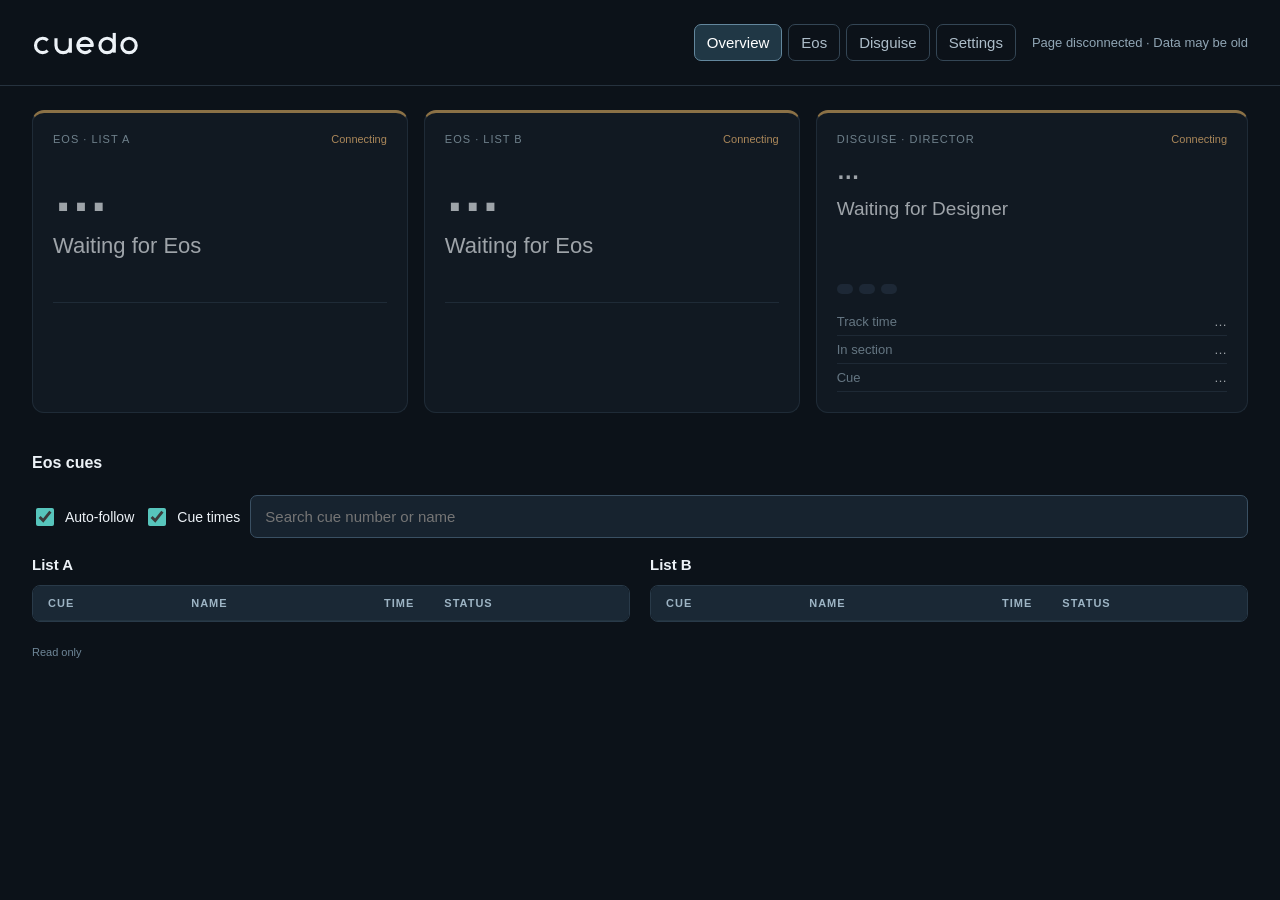
==== commit 03e6f2fb: "Label cue lists "List A 7 Main": letter, Eos number once, then name Placeholder list names that only" ====
--- a/index.html
+++ b/index.html
@@ -1,2 +1,2 @@
-<!doctype html><html lang="en"><head><meta charset="utf-8"><meta name="viewport" content="width=device-width,initial-scale=1"><title>cuedo</title><link rel="icon" href="/favicon.svg" type="image/svg+xml"><link rel="stylesheet" href="/style.css"><script src="/app.js" defer></script></head><body class="overview"><header><div><h1 class="brand"><svg xmlns="http://www.w3.org/2000/svg" viewBox="77 80 480 116" class="wordmark" aria-hidden="true" focusable="false"><g fill="none" stroke="currentColor" stroke-width="14" stroke-linecap="butt" stroke-linejoin="round"><path d="M147 126 A32 32 0 1 0 147 172"/><path d="M184 117 V149 A32 32 0 0 0 248 149 V117 M248 149 V181"/><path d="M282 149 H346 A32 32 0 1 0 338.5 169.6"/><circle cx="412" cy="149" r="32"/><path d="M444 93 V181"/><circle cx="510" cy="149" r="32"/></g></svg><span class="visually-hidden">cuedo</span></h1></div><div class="header-actions"><nav class="page-tabs"><a href="/" aria-current="page">Overview</a><a href="/eos">Eos</a><a href="/disguise">Disguise</a><a href="/settings">Settings</a></nav><div id="connection">Connecting</div></div></header><main><section class="cards"><article class="cue-card" id="list1"><div class="card-head"><span>EOS · A</span><span class="status">Connecting</span></div><h2 class="list-name"></h2><div class="cue-number">…</div><div class="cue-name">Waiting for Eos</div><div class="next"></div></article><article class="cue-card" id="list2"><div class="card-head"><span>EOS · B</span><span class="status">Connecting</span></div><h2 class="list-name"></h2><div class="cue-number">…</div><div class="cue-name">Waiting for Eos</div><div class="next"></div></article><article id="disguise"><div class="card-head"><span>DISGUISE · DIRECTOR</span><span id="d-status">Connecting</span></div><h2 id="track">…</h2><div id="section">Waiting for Designer</div><div id="d-feedback" class="feedback" role="status"></div><div class="badges"><span id="engaged"></span><span id="mode"></span><span id="output"></span></div><dl><div><dt>Track time</dt><dd id="time">…</dd></div><div><dt>In section</dt><dd id="section-time">…</dd></div><div><dt>Cue</dt><dd id="d-cue">…</dd></div></dl></article></section><section class="search"><div class="search-head"><h2>Eos cues</h2><span id="count"></span></div><div class="filters"><label class="follow-toggle"><input type="checkbox" id="autofollow" checked>Auto-follow</label><label class="follow-toggle"><input type="checkbox" id="cuetimes" checked>Cue times</label><input type="search" id="query" placeholder="Search cue number or name" aria-label="Search cue number or name"></div><div class="cue-columns"><section class="cue-column" aria-label="Cue list A"><div class="search-head"><h3>Cue list A</h3><span id="search-status1"></span></div><div class="table-wrap"><table aria-label="Cue list A"><thead><tr><th>Cue</th><th>Name</th><th class="time-col">Time</th><th>Status</th></tr></thead><tbody id="results1"></tbody></table></div></section><section class="cue-column" aria-label="Cue list B"><div class="search-head"><h3>Cue list B</h3><span id="search-status2"></span></div><div class="table-wrap"><table aria-label="Cue list B"><thead><tr><th>Cue</th><th>Name</th><th class="time-col">Time</th><th>Status</th></tr></thead><tbody id="results2"></tbody></table></div></section></div></section></main><footer>Read only</footer></body></html>
+<!doctype html><html lang="en"><head><meta charset="utf-8"><meta name="viewport" content="width=device-width,initial-scale=1"><title>cuedo</title><link rel="icon" href="/favicon.svg" type="image/svg+xml"><link rel="stylesheet" href="/style.css"><script src="/app.js" defer></script></head><body class="overview"><header><div><h1 class="brand"><svg xmlns="http://www.w3.org/2000/svg" viewBox="77 80 480 116" class="wordmark" aria-hidden="true" focusable="false"><g fill="none" stroke="currentColor" stroke-width="14" stroke-linecap="butt" stroke-linejoin="round"><path d="M147 126 A32 32 0 1 0 147 172"/><path d="M184 117 V149 A32 32 0 0 0 248 149 V117 M248 149 V181"/><path d="M282 149 H346 A32 32 0 1 0 338.5 169.6"/><circle cx="412" cy="149" r="32"/><path d="M444 93 V181"/><circle cx="510" cy="149" r="32"/></g></svg><span class="visually-hidden">cuedo</span></h1></div><div class="header-actions"><nav class="page-tabs"><a href="/" aria-current="page">Overview</a><a href="/eos">Eos</a><a href="/disguise">Disguise</a><a href="/settings">Settings</a></nav><div id="connection">Connecting</div></div></header><main><section class="cards"><article class="cue-card" id="list1"><div class="card-head"><span>EOS · LIST A</span><span class="status">Connecting</span></div><h2 class="list-name"></h2><div class="cue-number">…</div><div class="cue-name">Waiting for Eos</div><div class="next"></div></article><article class="cue-card" id="list2"><div class="card-head"><span>EOS · LIST B</span><span class="status">Connecting</span></div><h2 class="list-name"></h2><div class="cue-number">…</div><div class="cue-name">Waiting for Eos</div><div class="next"></div></article><article id="disguise"><div class="card-head"><span>DISGUISE · DIRECTOR</span><span id="d-status">Connecting</span></div><h2 id="track">…</h2><div id="section">Waiting for Designer</div><div id="d-feedback" class="feedback" role="status"></div><div class="badges"><span id="engaged"></span><span id="mode"></span><span id="output"></span></div><dl><div><dt>Track time</dt><dd id="time">…</dd></div><div><dt>In section</dt><dd id="section-time">…</dd></div><div><dt>Cue</dt><dd id="d-cue">…</dd></div></dl></article></section><section class="search"><div class="search-head"><h2>Eos cues</h2><span id="count"></span></div><div class="filters"><label class="follow-toggle"><input type="checkbox" id="autofollow" checked>Auto-follow</label><label class="follow-toggle"><input type="checkbox" id="cuetimes" checked>Cue times</label><input type="search" id="query" placeholder="Search cue number or name" aria-label="Search cue number or name"></div><div class="cue-columns"><section class="cue-column" aria-label="Cue list A"><div class="search-head"><h3>List A</h3><span id="search-status1"></span></div><div class="table-wrap"><table aria-label="Cue list A"><thead><tr><th>Cue</th><th>Name</th><th class="time-col">Time</th><th>Status</th></tr></thead><tbody id="results1"></tbody></table></div></section><section class="cue-column" aria-label="Cue list B"><div class="search-head"><h3>List B</h3><span id="search-status2"></span></div><div class="table-wrap"><table aria-label="Cue list B"><thead><tr><th>Cue</th><th>Name</th><th class="time-col">Time</th><th>Status</th></tr></thead><tbody id="results2"></tbody></table></div></section></div></section></main><footer>Read only</footer></body></html>
 
